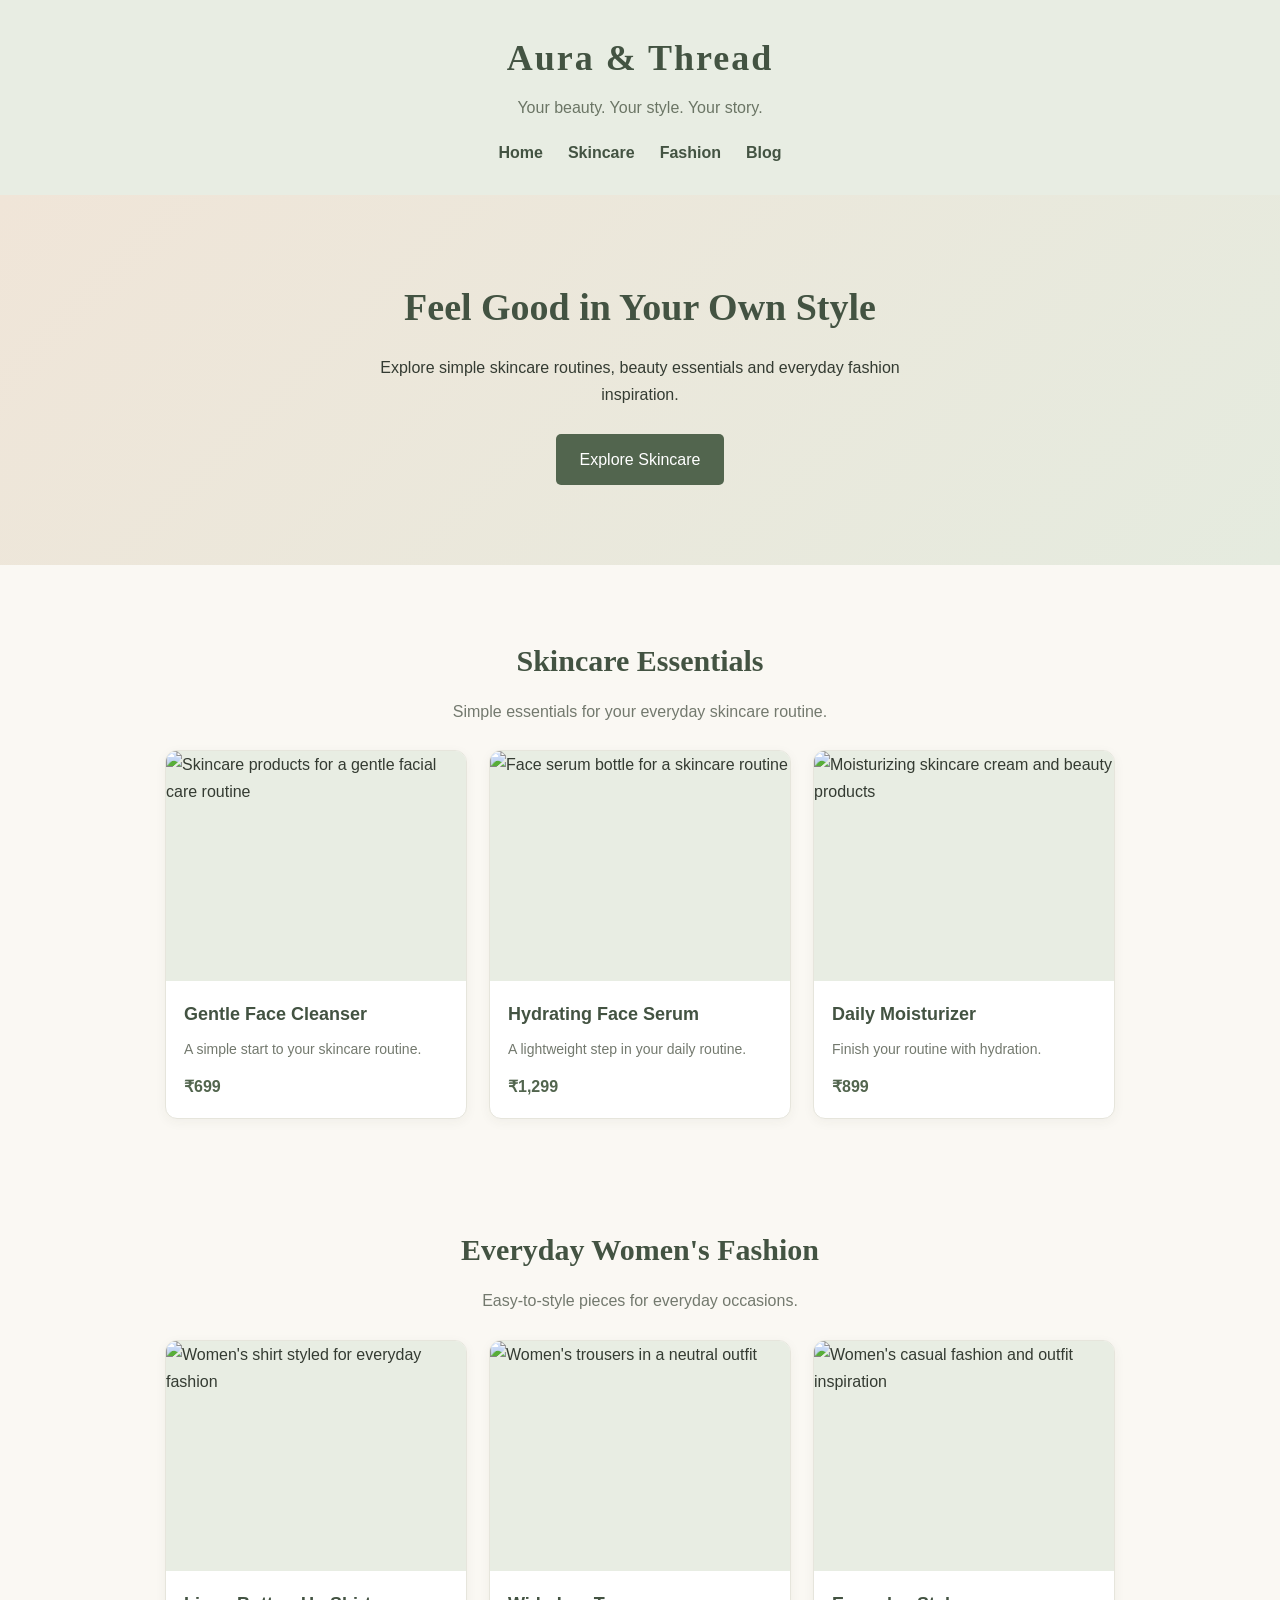
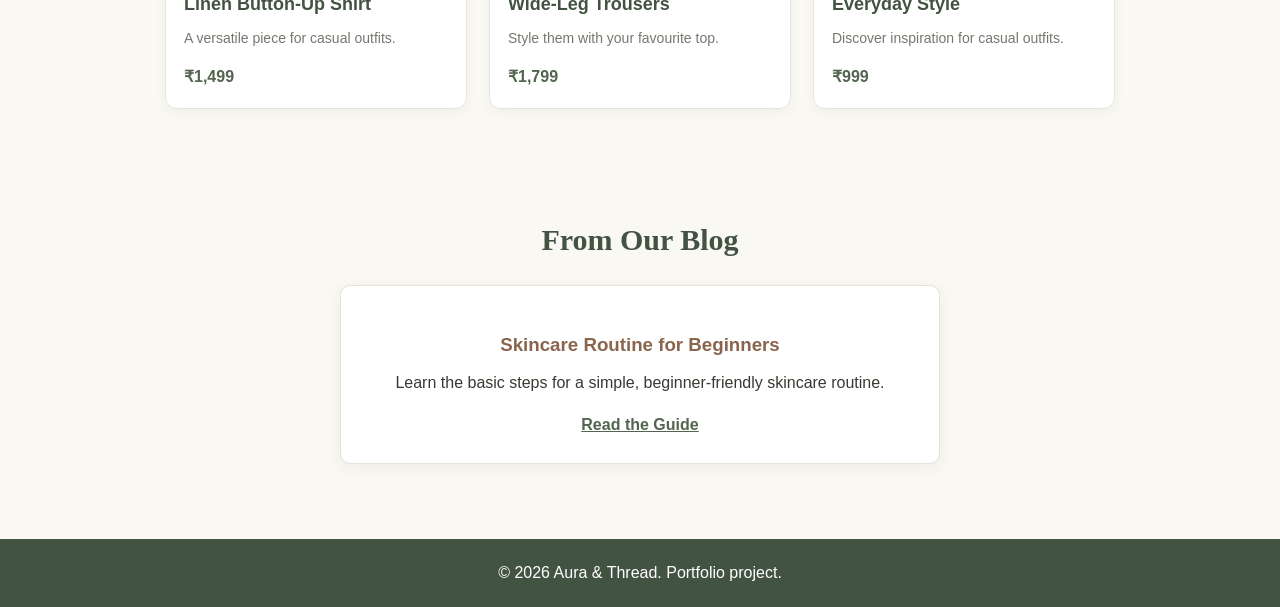
==== index.html @ 391a5b40 "Add files via upload" ====
<!DOCTYPE html>
<html lang="en">
<head>
    <meta charset="UTF-8">
    <meta name="viewport" content="width=device-width, initial-scale=1.0">

    <title>Aura & Thread | Beauty and Women's Fashion</title>

    <meta name="description"
          content="Discover beginner-friendly skincare tips, beauty essentials and women's fashion inspiration.">

    <link rel="stylesheet" href="style.css">
</head>

<body>
    <header>
        <h1>Aura & Thread</h1>
        <p>Your beauty. Your style. Your story.</p>

        <nav>
            <a href="#home">Home</a>
            <a href="#skincare">Skincare</a>
            <a href="#fashion">Fashion</a>
            <a href="#blog">Blog</a>
        </nav>
    </header>

    <main>
        <!-- HOME -->
        <section id="home">
            <h2>Feel Good in Your Own Style</h2>
            <p>
                Explore simple skincare routines, beauty essentials
                and everyday fashion inspiration.
            </p>
            <a href="#skincare">Explore Skincare</a>
        </section>

        <!-- SKINCARE: ONE SECTION ONLY -->
        <section id="skincare" class="shop-section">
            <h2>Skincare Essentials</h2>
            <p class="section-intro">
                Simple essentials for your everyday skincare routine.
            </p>

            <div class="product-grid">
                <article class="product-card">
                    <img
                        src="https://images.unsplash.com/photo-1556229010-6c3f2c9ca5f8?auto=format&fit=crop&w=600&q=80"
                        alt="Skincare products for a gentle facial care routine"
                        loading="lazy">
                    <div class="product-info">
                        <h3>Gentle Face Cleanser</h3>
                        <p>A simple start to your skincare routine.</p>
                        <span class="product-price">₹699</span>
                    </div>
                </article>

                <article class="product-card">
                    <img
                        src="https://images.unsplash.com/photo-1601049541289-9b1b7bbbfe19?auto=format&fit=crop&w=600&q=80"
                        alt="Face serum bottle for a skincare routine"
                        loading="lazy">
                    <div class="product-info">
                        <h3>Hydrating Face Serum</h3>
                        <p>A lightweight step in your daily routine.</p>
                        <span class="product-price">₹1,299</span>
                    </div>
                </article>

                <article class="product-card">
                    <img
                        src="https://images.unsplash.com/photo-1608248543803-ba4f8c70ae0b?auto=format&fit=crop&w=600&q=80"
                        alt="Moisturizing skincare cream and beauty products"
                        loading="lazy">
                    <div class="product-info">
                        <h3>Daily Moisturizer</h3>
                        <p>Finish your routine with hydration.</p>
                        <span class="product-price">₹899</span>
                    </div>
                </article>
            </div>
        </section>

        <!-- FASHION: ONE SECTION ONLY -->
        <section id="fashion" class="shop-section">
            <h2>Everyday Women's Fashion</h2>
            <p class="section-intro">
                Easy-to-style pieces for everyday occasions.
            </p>

            <div class="product-grid">
                <article class="product-card">
                    <img
                        src="https://images.unsplash.com/photo-1598554747436-c9293d6a588f?auto=format&fit=crop&w=600&q=80"
                        alt="Women's shirt styled for everyday fashion"
                        loading="lazy">
                    <div class="product-info">
                        <h3>Linen Button-Up Shirt</h3>
                        <p>A versatile piece for casual outfits.</p>
                        <span class="product-price">₹1,499</span>
                    </div>
                </article>

                <article class="product-card">
                    <img
                        src="wide leg trousers.jpg"
                        alt="Women's trousers in a neutral outfit"
                        loading="lazy">
                    <div class="product-info">
                        <h3>Wide-Leg Trousers</h3>
                        <p>Style them with your favourite top.</p>
                        <span class="product-price">₹1,799</span>
                    </div>
                </article>

                <article class="product-card">
                    <img
                        src="https://images.unsplash.com/photo-1483985988355-763728e1935b?auto=format&fit=crop&w=600&q=80"
                        alt="Women's casual fashion and outfit inspiration"
                        loading="lazy">
                    <div class="product-info">
                        <h3>Everyday Style</h3>
                        <p>Discover inspiration for casual outfits.</p>
                        <span class="product-price">₹999</span>
                    </div>
                </article>
            </div>
        </section>

        <!-- BLOG: ONE SECTION ONLY -->
        <section id="blog">
            <h2>From Our Blog</h2>

            <article>
                <h3>Skincare Routine for Beginners</h3>
                <p>
                    Learn the basic steps for a simple,
                    beginner-friendly skincare routine.
                </p>
                <a href="blog-skincare.html">Read the Guide</a>
            </article>
        </section>
    </main>

    <footer>
        <p>&copy; 2026 Aura & Thread. Portfolio project.</p>
    </footer>
</body>
</html>
---- style.css ----
/* 1. Basic page settings */
* {
    margin: 0;
    padding: 0;
    box-sizing: border-box;
}

html {
    scroll-behavior: smooth;
}

body {
    font-family: Arial, sans-serif;
    background-color: #faf8f3;
    color: #343b32;
    line-height: 1.7;
}

/* 2. Website header */
header {
    background-color: #e8ede3;
    text-align: center;
    padding: 28px 20px;
}

header h1 {
    font-family: Georgia, serif;
    font-size: 36px;
    letter-spacing: 2px;
    color: #435342;
}

header p {
    margin: 5px 0 18px;
    color: #6b7565;
}

/* 3. Navigation menu */
nav {
    display: flex;
    justify-content: center;
    flex-wrap: wrap;
    gap: 25px;
}

nav a {
    color: #435342;
    text-decoration: none;
    font-weight: bold;
}

nav a:hover {
    color: #a56f53;
}

/* 4. Main introduction section */
#home {
    min-height: 360px;
    padding: 80px 20px;
    text-align: center;
    background: linear-gradient(135deg, #f0e5d8, #e5ebdf);
}

#home h2 {
    font-family: Georgia, serif;
    font-size: 38px;
    margin-bottom: 15px;
}

#home p {
    max-width: 550px;
    margin: 0 auto 25px;
}

/* 5. Call-to-action link */
#home > a {
    display: inline-block;
    background-color: #52654e;
    color: white;
    text-decoration: none;
    padding: 12px 24px;
    border-radius: 5px;
    transition: background-color 0.3s;
}

#home > a:hover {
    background-color: #354632;
}

/* 6. Content sections */
section:not(#home) {
    max-width: 1000px;
    margin: 35px auto;
    padding: 35px 25px;
    text-align: center;
}

section h2 {
    font-family: Georgia, serif;
    font-size: 30px;
    color: #435342;
    margin-bottom: 12px;
}

section h3 {
    margin: 18px 0 8px;
    color: #8a654d;
}

/* 7. Blog article card */
article {
    max-width: 600px;
    margin: 20px auto 0;
    padding: 25px;
    background-color: white;
    border: 1px solid #e6e2d8;
    border-radius: 10px;
    box-shadow: 0 4px 15px rgba(50, 60, 40, 0.06);
}

article a {
    display: inline-block;
    margin-top: 15px;
    color: #52654e;
    font-weight: bold;
}

/* 8. Footer */
footer {
    background-color: #435342;
    color: white;
    text-align: center;
    padding: 20px;
    margin-top: 40px;
}

/* 9. Mobile-friendly design */
@media (max-width: 600px) {
    header h1 {
        font-size: 29px;
    }

    nav {
        gap: 12px;
    }

    #home {
        padding: 60px 18px;
    }

    #home h2 {
        font-size: 29px;
    }

    section h2 {
        font-size: 25px;
    }

    section:not(#home) {
        margin: 20px auto;
        padding: 25px 18px;
    }
}

/* PRODUCT SECTION */
.shop-section {
    padding-left: 20px;
    padding-right: 20px;
}

.section-intro {
    color: #73796e;
    margin-bottom: 25px;
}

/* PRODUCT GRID */
.product-grid {
    display: grid;
    grid-template-columns: repeat(3, minmax(0, 1fr));
    gap: 22px;
    margin-top: 25px;
    text-align: left;
}

/* INDIVIDUAL PRODUCT CARD */
.product-card {
    margin: 0;
    padding: 0;
    overflow: hidden;
    background-color: #ffffff;
    border: 1px solid #e6e5dc;
    border-radius: 12px;
    box-shadow: 0 3px 12px rgba(50, 60, 40, 0.05);
    transition: transform 0.3s, box-shadow 0.3s;
}

.product-card:hover {
    transform: translateY(-5px);
    box-shadow: 0 8px 20px rgba(50, 60, 40, 0.12);
}

.product-card img {
    display: block;
    width: 100%;
    height: 230px;
    object-fit: cover;
    background-color: #e8ede3;
}

.product-info {
    padding: 18px;
}

.product-info h3 {
    margin: 0 0 8px;
    font-size: 18px;
    color: #435342;
}

.product-info p {
    font-size: 14px;
    color: #73796e;
    margin-bottom: 12px;
}

.product-price {
    font-weight: bold;
    color: #52654e;
}

/* TABLET AND MOBILE LAYOUT */
@media (max-width: 700px) {
    .product-grid {
        grid-template-columns: repeat(2, minmax(0, 1fr));
        gap: 14px;
    }

    .product-card img {
        height: 180px;
    }

    .product-info {
        padding: 12px;
    }
}

@media (max-width: 450px) {
    .product-grid {
        grid-template-columns: 1fr;
    }

    .product-card img {
        height: 240px;
    }
}

/* SEO BLOG PAGE */
.blog-post {
    max-width: 800px;
    margin: 45px auto;
    padding: 35px;
    background-color: #ffffff;
    border-radius: 12px;
    border: 1px solid #e6e5dc;
}

.blog-post h1 {
    font-family: Georgia, serif;
    color: #435342;
    font-size: 34px;
    line-height: 1.3;
    margin-bottom: 20px;
}

.blog-post h2 {
    font-family: Georgia, serif;
    color: #52654e;
    font-size: 25px;
    margin-top: 30px;
}

.blog-post h3 {
    color: #8a654d;
    margin-top: 20px;
}

.blog-post p {
    margin-top: 12px;
    color: #555d52;
}

.blog-intro {
    font-size: 18px;
    color: #73796e;
}

.blog-post a {
    color: #52654e;
    font-weight: bold;
}

@media (max-width: 600px) {
    .blog-post {
        margin: 20px 14px;
        padding: 22px;
    }

    .blog-post h1 {
        font-size: 28px;
    }

    .blog-post h2 {
        font-size: 22px;
    }
}
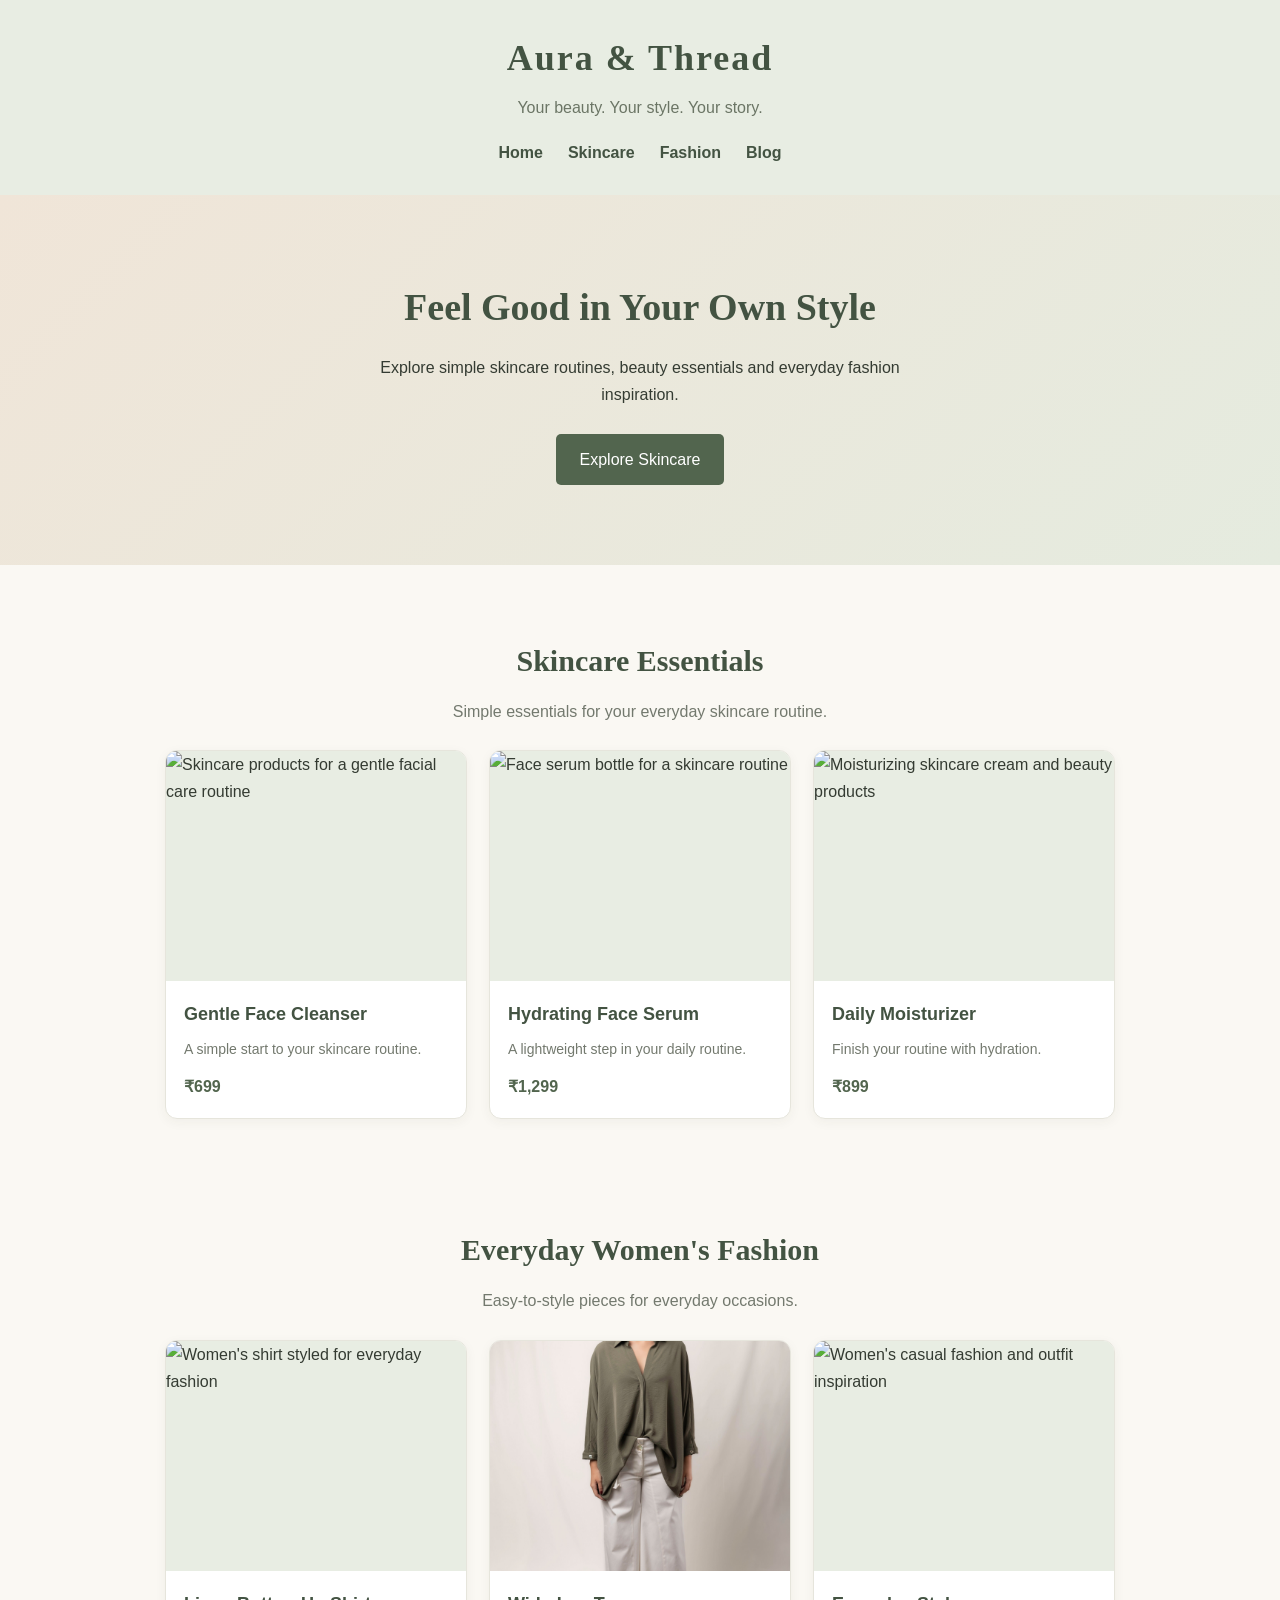
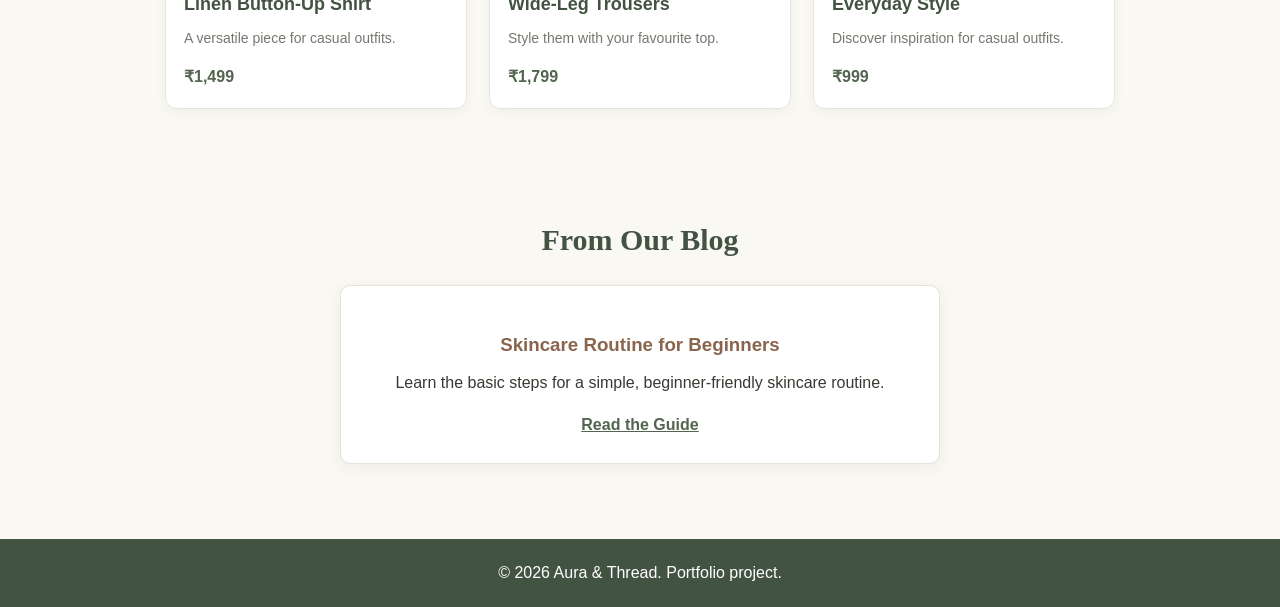
==== commit 82d47294: "Update index.html" ====
--- a/index.html
+++ b/index.html
@@ -11,6 +11,7 @@
           content="Discover beginner-friendly skincare tips, beauty essentials and women's fashion inspiration.">
 
     <link rel="stylesheet" href="style.css">
+    <meta name="description" content="Explore skincare essentials, beauty tips, and effortless women's fashion at Aura & Thread. Discover everyday style and simple skincare guides.">
 </head>
 
 <body>
